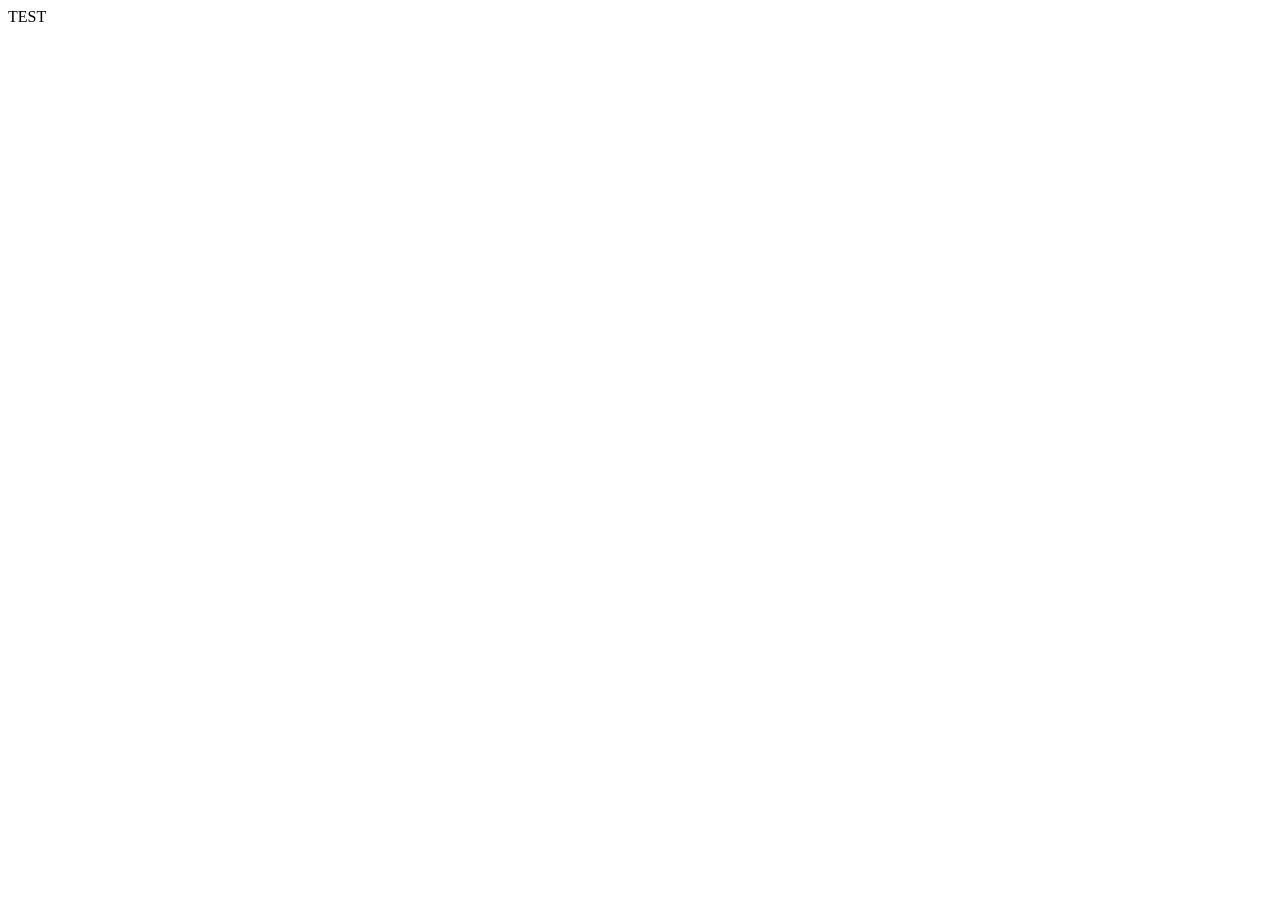
==== templates/index.html @ a4d01592 "Test branch" ====
<!DOCTYPE html>
<html lang="en">
<head>
    <meta charset="UTF-8">
    <meta name="viewport" content="width=device-width, initial-scale=1.0">
    <title>Document</title>
</head>
<body>
    TEST
</body>
</html>
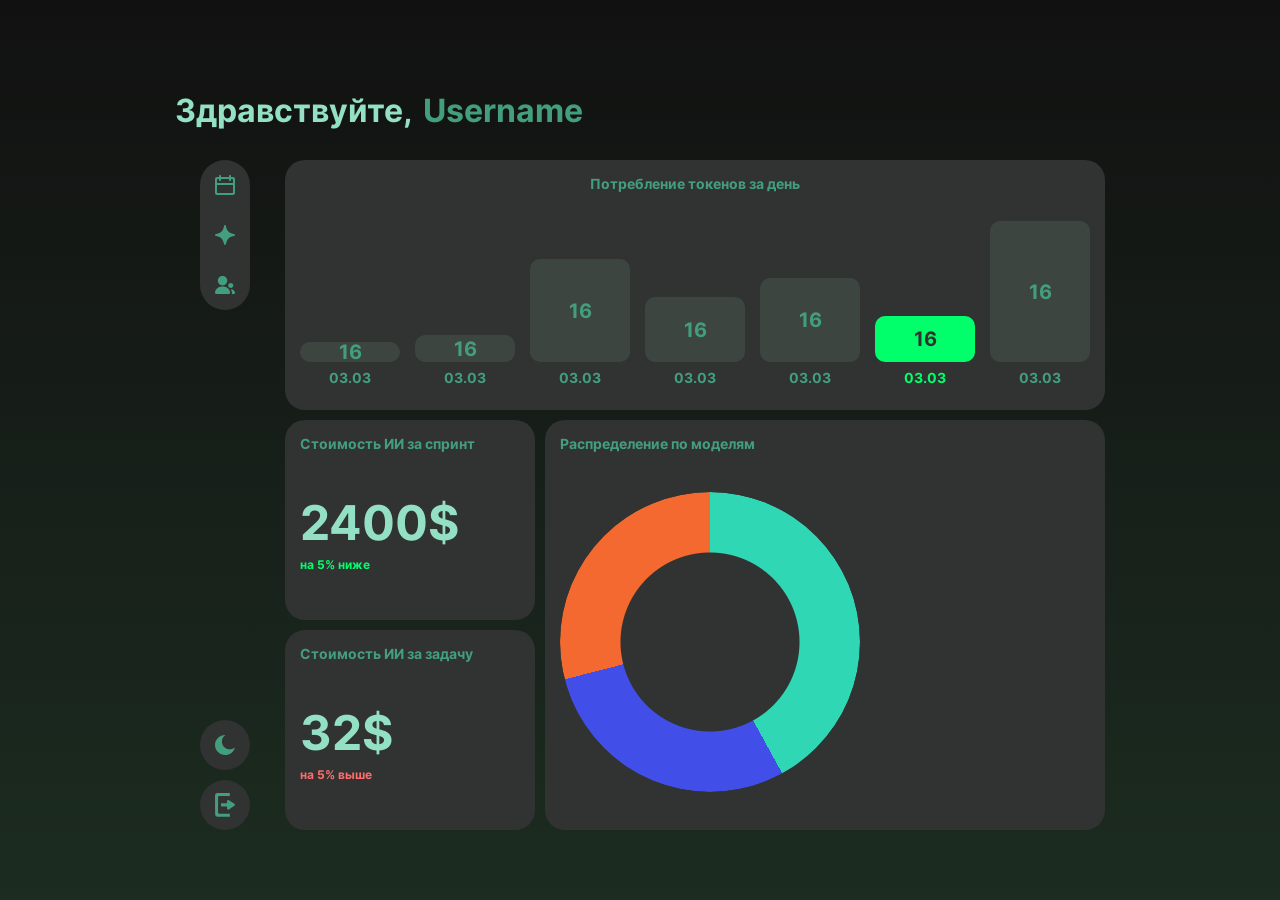
==== commit 5a719612: "Core layout, main and AI pages almost complete" ====
--- a/templates/index.html
+++ b/templates/index.html
@@ -3,9 +3,151 @@
 <head>
     <meta charset="UTF-8">
     <meta name="viewport" content="width=device-width, initial-scale=1.0">
-    <title>Document</title>
+    <title>Главная</title>
+    <link rel="stylesheet" href="/static/assets/css/main.css">
+    <link rel="stylesheet" href="/static/assets/css/index-layout.css">
+    <link rel="stylesheet" href="/static/assets/css/index-elements.css">
+    <script>
+        document.documentElement.dataset.theme = 'dark';
+    </script>
 </head>
 <body>
-    TEST
+    <div id="grid-main">
+        <div id="block-header">
+            <div style="color: var(--text-dark)">Здравствуйте, </div>
+            <div style="color: var(--text-light)">Username</div>
+        </div>
+        <div id="block-sidebar">
+            <div id="sidebar-tabs">
+                <div class="sidebar-icon" id="sidebar-tab-main"></div>
+                <div class="sidebar-icon" id="sidebar-tab-ai"></div>
+                <div class="sidebar-icon" id="sidebar-tab-team"></div>
+            </div>
+            <div id="sidebar-extra">
+                <div class="sidebar-icon" id="sidebar-theme"></div>
+                <div class="sidebar-icon" id="sidebar-logout"></div>
+            </div>
+        </div>
+        <div id="grid-tasks">
+            <div class="grid-block" id="block-velocity">
+                <div class="block-title center">Выполненные задачи за спринт</div>
+                <div class="chart">
+                    <div class="chart-block">
+                        <div class="chart-block-line">16</div>
+                        <div class="chart-block-date">03.03</div>
+                    </div>
+                    <div class="chart-block" style="--tasks: 30">
+                        <div class="chart-block-line">16</div>
+                        <div class="chart-block-date">03.03</div>
+                    </div>
+                    <div class="chart-block" style="--tasks: 70">
+                        <div class="chart-block-line">16</div>
+                        <div class="chart-block-date">03.03</div>
+                    </div>
+                    <div class="chart-block" style="--tasks: 50">
+                        <div class="chart-block-line">16</div>
+                        <div class="chart-block-date">03.03</div>
+                    </div>
+                    <div class="chart-block" style="--tasks: 60">
+                        <div class="chart-block-line">16</div>
+                        <div class="chart-block-date">03.03</div>
+                    </div>
+                    <div class="chart-block selected" style="--tasks: 40">
+                        <div class="chart-block-line">16</div>
+                        <div class="chart-block-date">03.03</div>
+                    </div>
+                    <div class="chart-block" style="--tasks: 90">
+                        <div class="chart-block-line">16</div>
+                        <div class="chart-block-date">03.03</div>
+                    </div>
+                </div>
+            </div> 
+            <div class="grid-block" id="block-rebugrate">
+                <div class="block-title">Процент вернувшихся багов</div>
+                <div id="rebugrate-numbers">
+                <div id="rebugrate-number-left">15%</div>
+                <div id="rebugrate-number-middle">35 из 235</div>
+                <div id="rebugrate-number-right">85%</div>
+            </div>
+            <div id="rebugrate-bar">
+                <div id="rebugrate-bar-left"></div>
+                <div id="rebugrate-bar-right"></div>
+            </div>
+            </div>
+            <div class="grid-block" id="block-releaserate">
+                <div class="block-bg"></div>
+                <div class="block-title">Частота релизов</div>
+                <div class="block-number">12</div>
+                <div class="block-subtitle">в среднем за спринт</div>
+            </div>
+            <div class="grid-block" id="block-bugrate">
+                <div class="block-bg"></div>
+                <div class="block-title">Частота багов</div>
+                <div class="block-number">42</div>
+                <div class="block-subtitle">в среднем за спринт</div>
+            </div>
+            <div class="grid-block" id="block-taskrate">
+                <div class="block-title center">Процент закрытых задач</div>
+                <div id="taskrate-chart">
+                    <div id="chart-bg"></div>
+                    <div id="chart-circle"></div>
+                    <div id="chart-number">67%</div>
+                </div>
+            </div>
+        </div>
+        <div id="grid-ai" class="selected">
+            <div class="grid-block" id="block-tokens">
+                <div class="block-title center">Потребление токенов за день</div>
+                <div class="chart">
+                    <div class="chart-block">
+                        <div class="chart-block-line">16</div>
+                        <div class="chart-block-date">03.03</div>
+                    </div>
+                    <div class="chart-block" style="--tasks: 30">
+                        <div class="chart-block-line">16</div>
+                        <div class="chart-block-date">03.03</div>
+                    </div>
+                    <div class="chart-block" style="--tasks: 70">
+                        <div class="chart-block-line">16</div>
+                        <div class="chart-block-date">03.03</div>
+                    </div>
+                    <div class="chart-block" style="--tasks: 50">
+                        <div class="chart-block-line">16</div>
+                        <div class="chart-block-date">03.03</div>
+                    </div>
+                    <div class="chart-block" style="--tasks: 60">
+                        <div class="chart-block-line">16</div>
+                        <div class="chart-block-date">03.03</div>
+                    </div>
+                    <div class="chart-block selected" style="--tasks: 40">
+                        <div class="chart-block-line">16</div>
+                        <div class="chart-block-date">03.03</div>
+                    </div>
+                    <div class="chart-block" style="--tasks: 90">
+                        <div class="chart-block-line">16</div>
+                        <div class="chart-block-date">03.03</div>
+                    </div>
+                </div>
+            </div>
+            <div class="grid-block" id="block-cost-per-sprint">
+                <div class="block-title">Стоимость ИИ за спринт</div>
+                <div class="block-number">2400$</div>
+                <div class="block-subtitle green ">на 5% ниже</div>
+            </div>
+            <div class="grid-block" id="block-cost-per-task">
+                <div class="block-title">Стоимость ИИ за задачу</div>
+                <div class="block-number">32$</div>
+                <div class="block-subtitle red">на 5% выше</div>
+            </div>
+            <div class="grid-block" id="block-tokens-per-model">
+                <div class="block-title">Распределение по моделям</div>
+                <div id="tokens-per-model-chart">
+                    <div id="chart-pie"></div>
+                    <div id="chart-legend">
+                    </div>
+                </div>
+            </div>
+        </div>
+    </div>
 </body>
 </html>
--- a/static/assets/css/main.css
+++ b/static/assets/css/main.css
@@ -0,0 +1,63 @@
+@font-face {
+    font-family: 'Inter';
+    src: url('/static/assets/fonts/Inter-Regular.otf');
+    font-weight: normal;
+}
+@font-face {
+    font-family: 'Inter';
+    src: url('/static/assets/fonts/Inter-Bold.otf');
+    font-weight: bold;
+}
+
+:root {
+    --bg-top: #F5F5F5;
+    --bg-bottom: #D3FBDE;
+    --main: #FAFFFC;
+    --additional-000: #D8E6DF;
+    --additional-100: #E8F5EF;
+    --additional-200: #D3FFE9;
+    --text-light: #2B6651;
+    --text-dark: #15382C;
+    --accent-000: #00EF64;
+    --accent-100: #00D559;
+    --accent-200: #00B94D;
+    --red-000: #FF6C6C;
+    --extra-0: #FF773D;
+    --extra-1: #505EFF;
+    --extra-2: #39F3CD;
+}
+
+[data-theme="dark"] {
+    --bg-top: #111111;
+    --bg-bottom: #1C2C20;
+    --main: #313232;
+    --additional-000: #3D4541;
+    --additional-100: #4E5752;
+    --additional-200: #606D67;
+    --text-light: #439E7E;
+    --text-dark: #93E0C5;
+    --accent-000: #00FF6A;
+    --accent-100: #00D559;
+    --accent-200: #00B74C;
+    --red-000: #FF6C6C;
+    --extra-0: #F3692F;
+    --extra-1: #414FE8;
+    --extra-2: #2FD7B5;
+}
+
+* {
+    font-family: 'Inter';
+    font-weight: bold;
+    box-sizing: border-box;
+    user-select: none;
+}
+
+body {
+    padding: 0;
+    margin: 0;
+    min-height: 100vh;
+    display: flex;
+    align-items: center;
+    justify-content: center;
+    background: linear-gradient(var(--bg-top), var(--bg-bottom));
+}
--- a/static/assets/css/index-layout.css
+++ b/static/assets/css/index-layout.css
@@ -0,0 +1,76 @@
+#grid-main {
+    display: grid;
+    grid-template-columns: 100px 820px;
+    grid-template-rows: 80px 670px;
+    gap: 10px;
+}
+#grid-tasks {
+    grid-column: 2;
+    grid-row: 2;
+    display: none;
+    grid-template-columns: 200px 200px 400px;
+    grid-template-rows: 250px 200px 200px;
+    gap: 10px;
+    &.selected {
+        display: grid;
+    }
+}
+#grid-ai {
+    grid-column: 2;
+    grid-row: 2;
+    display: none;
+    grid-template-columns: 250px 560px;
+    grid-template-rows: 250px 200px 200px;
+    gap: 10px;
+    &.selected {
+        display: grid;
+    }
+}
+#grid-team {
+    grid-column: 2;
+    grid-row: 2;
+    display: none;
+    grid-template-columns: repeat(2, 400px);
+    grid-auto-rows: 200px;
+    gap: 10px;
+    &.selected {
+        display: grid;
+    }
+}
+#block-header {
+    grid-column: 1 / 3;
+    grid-row: 1;
+}
+#block-sidebar {
+    grid-column: 1;
+    grid-row: 2;
+}
+#block-velocity {
+    grid-column: 1 / 4;
+    grid-row: 1;
+}
+#block-rebugrate {
+    grid-column: 1 / 3;
+    grid-row: 2;
+}
+#block-releaserate {
+    grid-column: 1;
+    grid-row: 3;
+}
+#block-bugrate {
+    grid-column: 2;
+    grid-row: 3;
+}
+#block-taskrate {
+    grid-column: 3;
+    grid-row: 2 / 4;
+}
+
+#block-tokens {
+    grid-column: 1 / 3;
+    grid-row: 1;
+}
+#block-tokens-per-model {
+    grid-column: 2;
+    grid-row: 2 / 4;
+}
--- a/static/assets/css/index-elements.css
+++ b/static/assets/css/index-elements.css
@@ -0,0 +1,322 @@
+#block-header {
+    display: flex;
+    align-items: center;
+    font-size: 32px;
+    gap: 10px;
+}
+
+#block-sidebar {
+    display: flex;
+    flex-direction: column;
+    justify-content: space-between;
+    align-items: center;
+}
+#sidebar-tabs, #sidebar-theme, #sidebar-logout {
+    width: 50px;
+    display: flex;
+    flex-direction: column;
+    background-color: var(--main);
+    border-radius: 25px;
+}
+#sidebar-extra {
+    display: flex;
+    flex-direction: column;
+    gap: 10px;
+}
+#sidebar-tabs {
+    height: 150px;
+}
+.sidebar-icon {
+    width: 50px;
+    height: 50px;
+    background-size: 40%;
+    background-position: center;
+    background-repeat: no-repeat;
+    cursor: pointer;
+}
+#sidebar-tab-main {
+    background-image: url('/static/assets/images/calendar-light.svg');
+    &:hover {
+        background-image: url('/static/assets/images/calendar-dark.svg');
+    }
+}
+#sidebar-tab-ai {
+    background-image: url('/static/assets/images/ai-light.svg');
+    &:hover {
+        background-image: url('/static/assets/images/ai-dark.svg');
+    }
+}
+#sidebar-tab-team {
+    background-image: url('/static/assets/images/team-light.svg');
+    &:hover {
+        background-image: url('/static/assets/images/team-dark.svg');
+    }
+}
+
+#sidebar-theme {
+    background-image: url('/static/assets/images/mode-light.svg');
+}
+#sidebar-logout {
+    background-image: url('/static/assets/images/logout-light.svg');
+    background-size: 35%;
+    &:hover {
+        background-image: url('/static/assets/images/logout-dark.svg');
+    }
+}
+[data-theme="dark"] {
+    #sidebar-tab-main {
+    background-image: url('/static/assets/images/calendar-dark.svg');
+        &:hover {
+            background-image: url('/static/assets/images/calendar-light.svg');
+        }
+    }
+    #sidebar-tab-ai {
+        background-image: url('/static/assets/images/ai-dark.svg');
+        &:hover {
+            background-image: url('/static/assets/images/ai-light.svg');
+        }
+    }
+    #sidebar-tab-team {
+        background-image: url('/static/assets/images/team-dark.svg');
+        &:hover {
+            background-image: url('/static/assets/images/team-light.svg');
+        }
+    }
+
+    #sidebar-theme {
+        background-image: url('/static/assets/images/mode-dark.svg');
+    }
+    #sidebar-logout {
+        background-image: url('/static/assets/images/logout-dark.svg');
+        background-size: 40%;
+        &:hover {
+            background-image: url('/static/assets/images/logout-light.svg');
+        }
+    }
+}
+
+
+.grid-block {
+    position: relative;
+    overflow: hidden;
+    background-color: var(--main);
+    border-radius: 20px;
+    display: flex;
+    flex-direction: column;
+    padding: 15px;
+    > * {
+        width: 100%;
+    }
+}
+.block-title {
+    color: var(--text-light);
+    font-size: 14px;
+    &.center{
+        text-align: center;
+    }
+}
+
+#taskrate-chart {
+    position: relative;
+    width: 300px;
+    margin: 30px auto;
+    aspect-ratio: 1 / 1;
+}
+#chart-bg {
+    position: absolute;
+    top: 20px;
+    left: 20px;
+    height: calc(100% - 40px);
+    width: calc(100% - 40px);
+    background-color: var(--additional-000);
+    border-radius: 50%;
+    mask-image: radial-gradient(transparent 119px, black 120px);
+}
+#chart-circle {
+    position: absolute;
+    top: 20px;
+    left: 20px;
+    height: calc(100% - 40px);
+    width: calc(100% - 40px);
+    background: conic-gradient(
+        var(--accent-000) calc(var(--taskrate, 67) * 1%), 
+        transparent calc(var(--taskrate, 67) * 1%));
+    border-radius: 50%;
+    mask-image: radial-gradient(transparent 109px, black 110px);
+}
+#chart-number {
+    display: flex;
+    justify-content: center;
+    align-items: center;
+    width: 100%;
+    height: 100%;
+    color: var(--text-dark);
+    font-size: 48px;
+}
+
+.block-number {
+    height: 100px;
+    display: flex;
+    align-items: end;
+    color: var(--text-dark);
+    font-size: 48px;
+}
+.block-subtitle {
+    margin: 5px 0;
+    color: var(--text-light);
+    font-size: 12px;
+    &.green {
+        color: var(--accent-000);
+    }
+    &.red {
+        color: var(--red-000);
+    }
+}
+
+#rebugrate-numbers {
+    height: 120px;
+    display: flex;
+    align-items: end;
+    > * {
+        height: 40px;
+        display: flex;
+        align-items: center;
+    }
+}
+#rebugrate-number-left {
+    width: 70px;
+    font-size: 24px;
+    color: var(--red-000);
+}
+#rebugrate-number-middle {
+    width: calc(100% - 140px);
+    justify-content: center;
+    font-size: 12px;
+    color: var(--text-light);
+}
+#rebugrate-number-right {
+    width: 70px;
+    font-size: 24px;
+    justify-content: end;
+    color: var(--text-dark);
+}
+
+#rebugrate-bar {
+    margin-top: 5px;
+    display: flex;
+    height: 10px;
+    border-radius: 5px;
+    overflow: hidden;
+}
+#rebugrate-bar-left {
+    height: 100%;
+    background-color: var(--red-000);
+    width: calc(var(--rebugrate, 15) * 1%);
+}
+#rebugrate-bar-right {
+    height: 100%;
+    background-color: var(--additional-000);
+    width: calc((100 - var(--rebugrate, 15)) * 1%);
+}
+
+.chart {
+    margin-top: 10px;
+    height: calc(100% - 30px);
+    display: flex;
+    gap: 15px;
+}
+.chart-block {
+    width: 100px;
+    height: 100%;
+    display: flex;
+    flex-direction: column;
+    justify-content: end;
+    cursor: pointer;
+}
+.chart-block-line {
+    background-color: var(--additional-000);
+    border-radius: 10px;
+    height: calc(var(--tasks, 0) * 1% - 30px);
+    min-height: 20px;
+    display: flex;
+    align-items: center;
+    justify-content: center;
+    color: var(--text-light);
+    font-size: 20px;
+}
+.chart-block-date {
+    height: 30px;
+    font-size: 14px;
+    display: flex;
+    align-items: center;
+    justify-content: center;
+    color: var(--text-light);
+}
+.chart-block:hover .chart-block-line {
+    background-color: var(--additional-100);
+}
+.chart-block:active .chart-block-line {
+    background-color: var(--additional-200);
+}
+
+.chart-block.selected {
+    .chart-block-line {
+        background-color: var(--accent-000);
+        color: var(--main);
+    }
+    .chart-block-date {
+        color: var(--accent-000);
+    }
+}
+.chart-block.selected:hover .chart-block-line {
+    background-color: var(--accent-100);
+}
+.chart-block.selected:active .chart-block-line {
+    background-color: var(--accent-200);
+}
+
+.block-bg {
+    position: absolute;
+    top: 0;
+    left: 0;
+    width: 100%;
+    height: 100%;
+    background-color: var(--additional-000);
+    mask-repeat: no-repeat;
+}
+#block-releaserate *:not(.block-bg), #block-bugrate *:not(.block-bg) {
+    z-index: 1;
+}
+#block-releaserate .block-bg {
+    mask-image: url('/static/assets/images/rocket.svg');
+    mask-size: 100px;
+    mask-position: 110px 30px;
+}
+#block-bugrate .block-bg {
+    mask-image: url('/static/assets/images/bug.svg');
+    mask-size: 160px;
+    mask-position: 80px 40px;
+}
+
+#tokens-per-model-chart {
+    display: flex;
+    height: 300px;
+    margin-top: 40px;
+    gap: 10px;
+}
+#chart-pie {
+    height: 300px;
+    width: 300px;
+    background: conic-gradient(
+        var(--extra-2) calc(var(--chart-0, 42) * 1%), 
+        var(--extra-1) calc(var(--chart-0, 42) * 1%),
+        var(--extra-1) calc((var(--chart-0, 42) + var(--chart-1, 29)) * 1%),
+        var(--extra-0) calc((var(--chart-0, 42) + var(--chart-1, 29)) * 1%));
+    border-radius: 50%;
+    mask-image: radial-gradient(transparent 89px, black 90px);
+}
+#chart-legend {
+    display: flex;
+    flex-direction: column;
+    gap: 10px;
+}
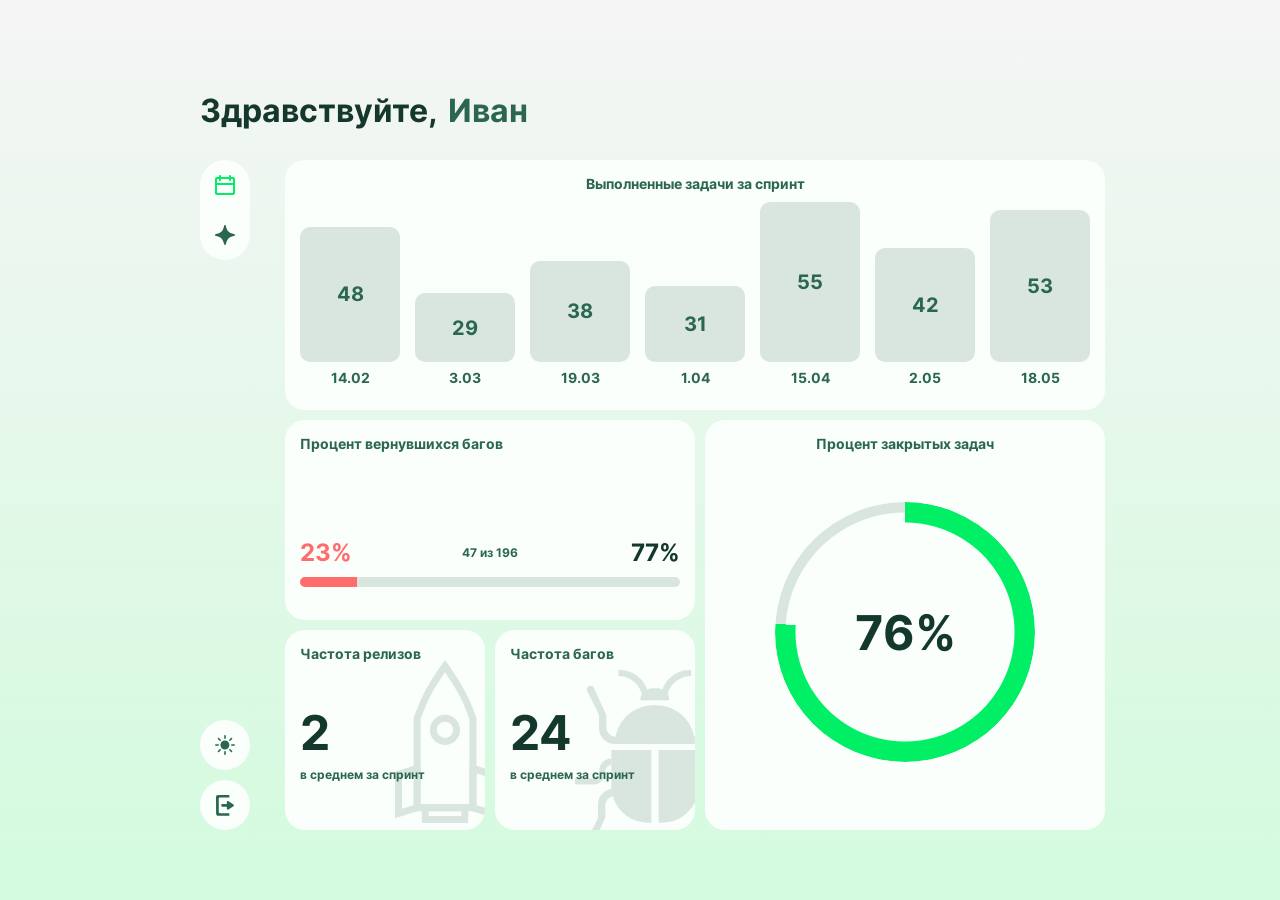
==== commit b620aecb: "All frontend done. Needs mobile adaptivity" ====
--- a/templates/index.html
+++ b/templates/index.html
@@ -7,21 +7,20 @@
     <link rel="stylesheet" href="/static/assets/css/main.css">
     <link rel="stylesheet" href="/static/assets/css/index-layout.css">
     <link rel="stylesheet" href="/static/assets/css/index-elements.css">
-    <script>
-        document.documentElement.dataset.theme = 'dark';
-    </script>
+    <script src="/static/assets/js/theme.js" defer></script>
+    <script src="/static/assets/js/data.js" defer></script>
+    <script src="/static/assets/js/ui.js" defer></script>
 </head>
 <body>
     <div id="grid-main">
         <div id="block-header">
             <div style="color: var(--text-dark)">Здравствуйте, </div>
-            <div style="color: var(--text-light)">Username</div>
+            <div id="username" style="color: var(--text-light)">Username</div>
         </div>
         <div id="block-sidebar">
             <div id="sidebar-tabs">
                 <div class="sidebar-icon" id="sidebar-tab-main"></div>
                 <div class="sidebar-icon" id="sidebar-tab-ai"></div>
-                <div class="sidebar-icon" id="sidebar-tab-team"></div>
             </div>
             <div id="sidebar-extra">
                 <div class="sidebar-icon" id="sidebar-theme"></div>
@@ -31,43 +30,14 @@
         <div id="grid-tasks">
             <div class="grid-block" id="block-velocity">
                 <div class="block-title center">Выполненные задачи за спринт</div>
-                <div class="chart">
-                    <div class="chart-block">
-                        <div class="chart-block-line">16</div>
-                        <div class="chart-block-date">03.03</div>
-                    </div>
-                    <div class="chart-block" style="--tasks: 30">
-                        <div class="chart-block-line">16</div>
-                        <div class="chart-block-date">03.03</div>
-                    </div>
-                    <div class="chart-block" style="--tasks: 70">
-                        <div class="chart-block-line">16</div>
-                        <div class="chart-block-date">03.03</div>
-                    </div>
-                    <div class="chart-block" style="--tasks: 50">
-                        <div class="chart-block-line">16</div>
-                        <div class="chart-block-date">03.03</div>
-                    </div>
-                    <div class="chart-block" style="--tasks: 60">
-                        <div class="chart-block-line">16</div>
-                        <div class="chart-block-date">03.03</div>
-                    </div>
-                    <div class="chart-block selected" style="--tasks: 40">
-                        <div class="chart-block-line">16</div>
-                        <div class="chart-block-date">03.03</div>
-                    </div>
-                    <div class="chart-block" style="--tasks: 90">
-                        <div class="chart-block-line">16</div>
-                        <div class="chart-block-date">03.03</div>
-                    </div>
-                </div>
+                <div class="chart"></div>
             </div> 
             <div class="grid-block" id="block-rebugrate">
                 <div class="block-title">Процент вернувшихся багов</div>
                 <div id="rebugrate-numbers">
-                <div id="rebugrate-number-left">15%</div>
-                <div id="rebugrate-number-middle">35 из 235</div>
-                <div id="rebugrate-number-right">85%</div>
+                <div id="rebugrate-number-left"></div>
+                <div id="rebugrate-number-middle"></div>
+                <div id="rebugrate-number-right"></div>
             </div>
             <div id="rebugrate-bar">
                 <div id="rebugrate-bar-left"></div>
@@ -77,13 +47,13 @@
             <div class="grid-block" id="block-releaserate">
                 <div class="block-bg"></div>
                 <div class="block-title">Частота релизов</div>
-                <div class="block-number">12</div>
+                <div class="block-number" id="releaserate-number">12</div>
                 <div class="block-subtitle">в среднем за спринт</div>
             </div>
             <div class="grid-block" id="block-bugrate">
                 <div class="block-bg"></div>
                 <div class="block-title">Частота багов</div>
-                <div class="block-number">42</div>
+                <div class="block-number" id="bugrate-number">42</div>
                 <div class="block-subtitle">в среднем за спринт</div>
             </div>
             <div class="grid-block" id="block-taskrate">
@@ -91,59 +61,52 @@
                 <div id="taskrate-chart">
                     <div id="chart-bg"></div>
                     <div id="chart-circle"></div>
-                    <div id="chart-number">67%</div>
+                    <div id="chart-number"></div>
                 </div>
             </div>
         </div>
-        <div id="grid-ai" class="selected">
+        <div id="grid-ai">
             <div class="grid-block" id="block-tokens">
                 <div class="block-title center">Потребление токенов за день</div>
-                <div class="chart">
-                    <div class="chart-block">
-                        <div class="chart-block-line">16</div>
-                        <div class="chart-block-date">03.03</div>
-                    </div>
-                    <div class="chart-block" style="--tasks: 30">
-                        <div class="chart-block-line">16</div>
-                        <div class="chart-block-date">03.03</div>
-                    </div>
-                    <div class="chart-block" style="--tasks: 70">
-                        <div class="chart-block-line">16</div>
-                        <div class="chart-block-date">03.03</div>
-                    </div>
-                    <div class="chart-block" style="--tasks: 50">
-                        <div class="chart-block-line">16</div>
-                        <div class="chart-block-date">03.03</div>
-                    </div>
-                    <div class="chart-block" style="--tasks: 60">
-                        <div class="chart-block-line">16</div>
-                        <div class="chart-block-date">03.03</div>
-                    </div>
-                    <div class="chart-block selected" style="--tasks: 40">
-                        <div class="chart-block-line">16</div>
-                        <div class="chart-block-date">03.03</div>
-                    </div>
-                    <div class="chart-block" style="--tasks: 90">
-                        <div class="chart-block-line">16</div>
-                        <div class="chart-block-date">03.03</div>
-                    </div>
-                </div>
+                <div class="chart"></div>
             </div>
             <div class="grid-block" id="block-cost-per-sprint">
                 <div class="block-title">Стоимость ИИ за спринт</div>
-                <div class="block-number">2400$</div>
-                <div class="block-subtitle green ">на 5% ниже</div>
+                <div class="block-number" id="cost-per-sprint-number"></div>
+                <div class="block-subtitle"></div>
             </div>
             <div class="grid-block" id="block-cost-per-task">
                 <div class="block-title">Стоимость ИИ за задачу</div>
-                <div class="block-number">32$</div>
-                <div class="block-subtitle red">на 5% выше</div>
+                <div class="block-number" id="cost-per-task-number">$</div>
+                <div class="block-subtitle"></div>
             </div>
             <div class="grid-block" id="block-tokens-per-model">
                 <div class="block-title">Распределение по моделям</div>
                 <div id="tokens-per-model-chart">
                     <div id="chart-pie"></div>
-                    <div id="chart-legend">
+                    <div id="chart-stats">
+                        <div id="chart-toggler">
+                            <div id="chart-toggler-bg"></div>
+                            <div id="chart-toggler-tokens" class="selected">Токены</div>
+                            <div id="chart-toggler-cost">Стоимость</div>
+                        </div>
+                        <div id="chart-models">
+                            <div class="chart-model">
+                                <div class="model-percentage"></div>
+                                <div class="model-name"></div>
+                                <div class="model-number"></div>
+                            </div>
+                            <div class="chart-model">
+                                <div class="model-percentage"></div>
+                                <div class="model-name"></div>
+                                <div class="model-number"></div>
+                            </div>
+                            <div class="chart-model">
+                                <div class="model-percentage"></div>
+                                <div class="model-name"></div>
+                                <div class="model-number"></div>
+                            </div>
+                        </div>
                     </div>
                 </div>
             </div>
--- a/static/assets/css/main.css
+++ b/static/assets/css/main.css
@@ -40,9 +40,9 @@
     --accent-100: #00D559;
     --accent-200: #00B74C;
     --red-000: #FF6C6C;
-    --extra-0: #F3692F;
+    --extra-0: #2FD7B5;
+    --extra-2: #F3692F;
     --extra-1: #414FE8;
-    --extra-2: #2FD7B5;
 }
 
 * {
--- a/static/assets/css/index-elements.css
+++ b/static/assets/css/index-elements.css
@@ -3,6 +3,7 @@
     align-items: center;
     font-size: 32px;
     gap: 10px;
+    padding-left: 25px;
 }
 
 #block-sidebar {
@@ -24,7 +25,7 @@
     gap: 10px;
 }
 #sidebar-tabs {
-    height: 150px;
+    height: 100px;
 }
 .sidebar-icon {
     width: 50px;
@@ -39,11 +40,17 @@
     &:hover {
         background-image: url('/static/assets/images/calendar-dark.svg');
     }
+    &.selected {
+        background-image: url('/static/assets/images/calendar-selected.svg');
+    }
 }
 #sidebar-tab-ai {
     background-image: url('/static/assets/images/ai-light.svg');
     &:hover {
         background-image: url('/static/assets/images/ai-dark.svg');
+    }
+    &.selected {
+        background-image: url('/static/assets/images/ai-selected.svg');
     }
 }
 #sidebar-tab-team {
@@ -69,11 +76,17 @@
         &:hover {
             background-image: url('/static/assets/images/calendar-light.svg');
         }
+        &.selected {
+            background-image: url('/static/assets/images/calendar-selected.svg');
+        }
     }
     #sidebar-tab-ai {
         background-image: url('/static/assets/images/ai-dark.svg');
         &:hover {
             background-image: url('/static/assets/images/ai-light.svg');
+        }
+        &.selected {
+            background-image: url('/static/assets/images/ai-selected.svg');
         }
     }
     #sidebar-tab-team {
@@ -224,6 +237,8 @@
     height: calc(100% - 30px);
     display: flex;
     gap: 15px;
+    justify-content: end;
+    flex-wrap: wrap;
 }
 .chart-block {
     width: 100px;
@@ -237,12 +252,24 @@
     background-color: var(--additional-000);
     border-radius: 10px;
     height: calc(var(--tasks, 0) * 1% - 30px);
-    min-height: 20px;
-    display: flex;
+    min-height: min-content;
+    display: flex;
+    flex-direction: column;
+    gap: 5px;
+    padding: 5px 0;
     align-items: center;
     justify-content: center;
     color: var(--text-light);
     font-size: 20px;
+    .number-small {
+        font-size: 10px;
+        &.green {
+            color: var(--accent-200);
+        }
+        &.red {
+            color: var(--red-000);
+        }
+    }
 }
 .chart-block-date {
     height: 30px;
@@ -263,6 +290,9 @@
     .chart-block-line {
         background-color: var(--accent-000);
         color: var(--main);
+        .number-small {
+            color: var(--main);
+        }
     }
     .chart-block-date {
         color: var(--accent-000);
@@ -308,15 +338,96 @@
     height: 300px;
     width: 300px;
     background: conic-gradient(
-        var(--extra-2) calc(var(--chart-0, 42) * 1%), 
+        var(--extra-0) calc(var(--chart-0, 42) * 1%), 
         var(--extra-1) calc(var(--chart-0, 42) * 1%),
         var(--extra-1) calc((var(--chart-0, 42) + var(--chart-1, 29)) * 1%),
-        var(--extra-0) calc((var(--chart-0, 42) + var(--chart-1, 29)) * 1%));
+        var(--extra-2) calc((var(--chart-0, 42) + var(--chart-1, 29)) * 1%));
     border-radius: 50%;
     mask-image: radial-gradient(transparent 89px, black 90px);
 }
-#chart-legend {
-    display: flex;
-    flex-direction: column;
-    gap: 10px;
+#chart-stats {
+    display: flex;
+    flex-direction: column;
+    gap: 20px;
+}
+#chart-toggler {
+    position: relative;
+    background-color: var(--additional-000);
+    height: 35px;
+    width: 220px;
+    display: flex;
+    border-radius: 10px;
+    cursor: pointer;
+    &:hover {
+        background-color: var(--additional-100);
+    }
+}
+#chart-toggler-tokens, #chart-toggler-cost {
+    z-index: 1;
+    height: 100%;
+    width: 100%;
+    display: flex;
+    justify-content: center;
+    align-items: center;
+    font-size: 14px;
+    color: var(--text-light);
+    &.selected {
+        color: var(--main);
+    }
+}
+#chart-toggler-bg {
+    background-color: var(--accent-000);
+    height: 100%;
+    width: 50%;
+    border-radius: 10px;
+    position: absolute;
+    top: 0;
+    right: 50%;
+    transition: all ease-in-out 0.1s;
+    &.right {
+        right: 0;
+    }
+}
+#chart-models {
+    display: flex;
+    flex-direction: column;
+    gap: 5px;
+}
+.chart-model {
+    display: flex;
+    gap: 5px;
+    height: 30px;
+    > div {
+        font-size: 14px;
+    }
+}
+.model-percentage {
+    width: 45px;
+    color: var(--main);
+    border-radius: 40px;
+    display: flex;
+    justify-content: center;
+    align-items: center;
+    &.color-0 {
+        background-color: var(--extra-0);
+    }
+    &.color-1 {
+        background-color: var(--extra-1);
+    }
+    &.color-2 {
+        background-color: var(--extra-2);
+    }
+}
+.model-name {
+    width: calc(100% - 100px);
+    display: flex;
+    align-items: center;
+    color: var(--text-light);
+}
+.model-number {
+    width: 45px;
+    display: flex;
+    align-items: center;
+    color: var(--text-dark);
+    justify-content: end;
 }
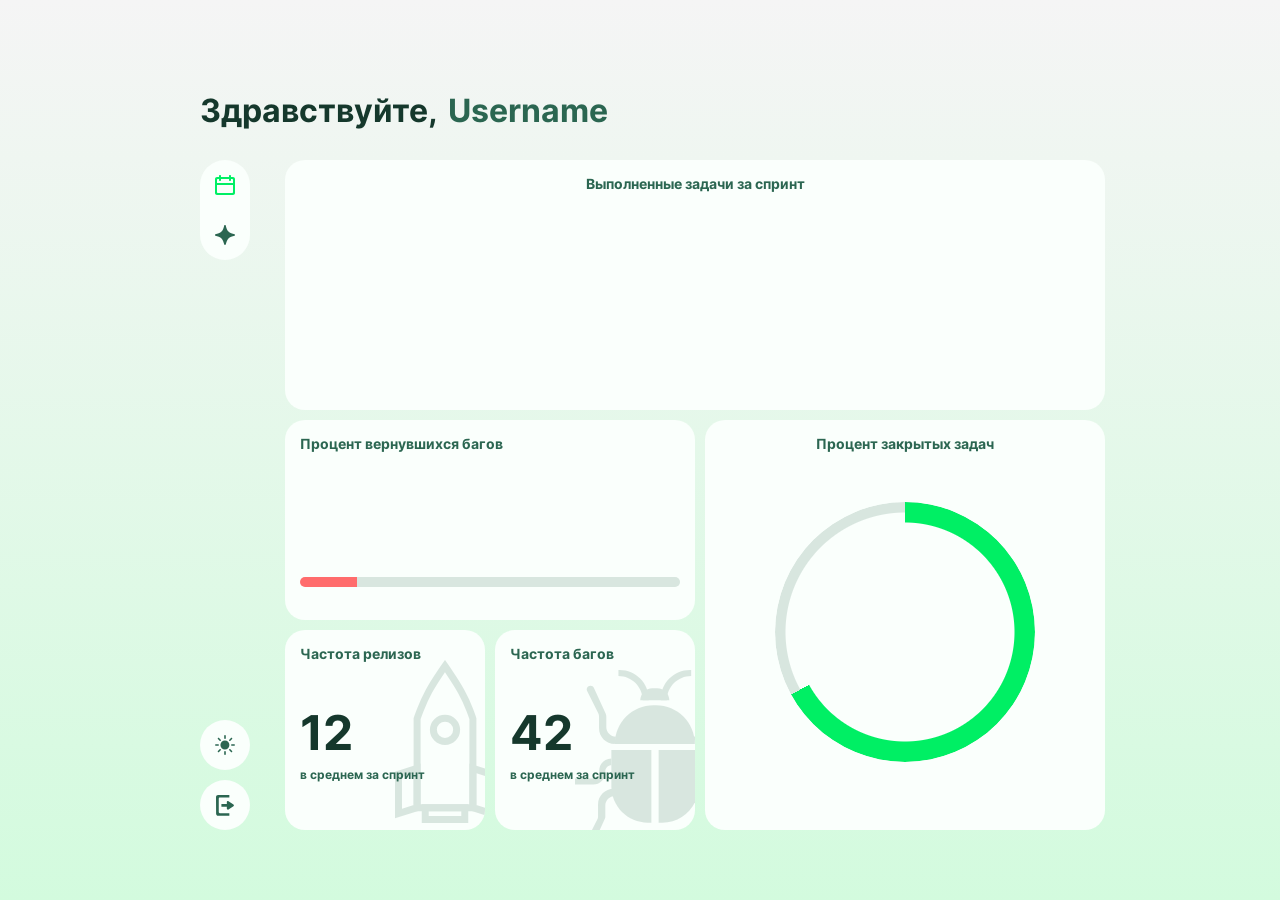
==== commit 674595f1: "working backend" ====
--- a/templates/index.html
+++ b/templates/index.html
@@ -8,7 +8,6 @@
     <link rel="stylesheet" href="/static/assets/css/index-layout.css">
     <link rel="stylesheet" href="/static/assets/css/index-elements.css">
     <script src="/static/assets/js/theme.js" defer></script>
-    <script src="/static/assets/js/data.js" defer></script>
     <script src="/static/assets/js/ui.js" defer></script>
 </head>
 <body>
--- a/static/assets/css/index-layout.css
+++ b/static/assets/css/index-layout.css
@@ -73,4 +73,23 @@
 #block-tokens-per-model {
     grid-column: 2;
     grid-row: 2 / 4;
+}
+
+@media (max-width: 1000px) {
+    #grid-main {
+        margin: 40px 0;
+        width: calc(100% - 20px);
+        display: flex;
+        flex-direction: column;
+        gap: 10px;
+    }
+    #grid-tasks, #grid-ai {
+        width: 100%;
+        display: none;
+        flex-direction: column;
+        gap: 10px;
+        &.selected {
+            display: flex;
+        }
+    }
 }
--- a/static/assets/css/index-elements.css
+++ b/static/assets/css/index-elements.css
@@ -430,4 +430,49 @@
     align-items: center;
     color: var(--text-dark);
     justify-content: end;
+}
+
+@media (max-width: 1000px) {
+    #block-header {
+        padding: 0;
+        margin-bottom: 20px;
+    }
+    #block-sidebar {
+        position: fixed;
+        bottom: 40px;
+        z-index: 100;
+        width: calc(100% - 20px);
+    }
+    #block-sidebar, #sidebar-tabs, #sidebar-extra {
+        flex-direction: row;
+    }
+    #sidebar-tabs {
+        height: 50px;
+        width: 100px;
+    }
+    #sidebar-tabs, #sidebar-extra > div {
+        box-shadow: 0 5px 10px #00000088;
+    }
+    .chart {
+        display: grid;
+        grid-template-columns: repeat(auto-fill, minmax(100px, 1fr));
+        grid-auto-rows: minmax(200px, auto);
+    }
+    #block-releaserate .block-bg {
+        mask-position: calc(100% + 30px) 10px;
+    }
+    #block-bugrate .block-bg {
+        mask-position: calc(100% + 40px) 20px;
+    }
+    #tokens-per-model-chart {
+        flex-direction: column;
+        height: auto;
+    }
+    #chart-stats {
+        order: -1;
+        margin-bottom: 10px;
+        > div {
+            width: 100%;
+        }
+    }
 }
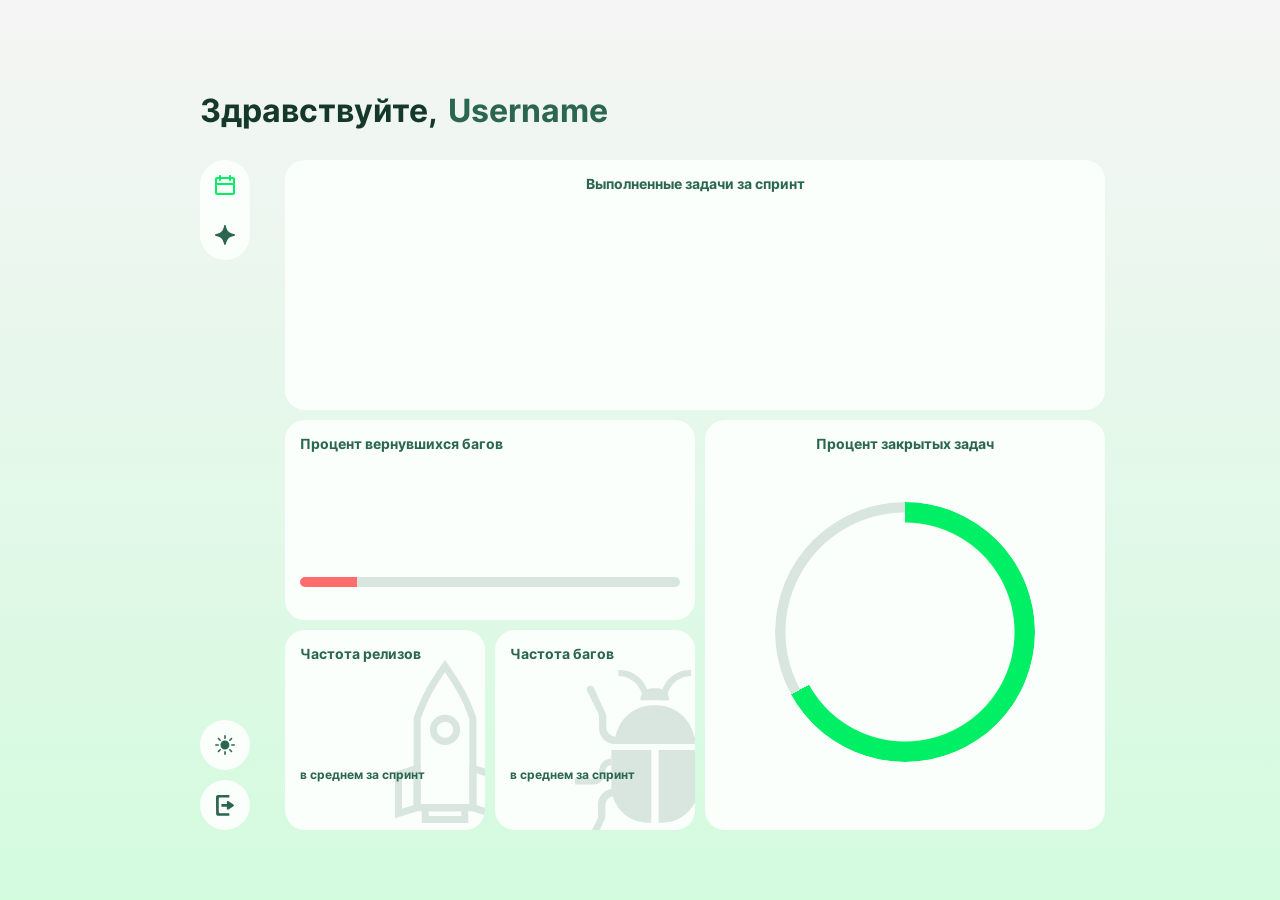
==== commit 58c6b3bb: "Various fixes" ====
--- a/templates/index.html
+++ b/templates/index.html
@@ -4,6 +4,7 @@
     <meta charset="UTF-8">
     <meta name="viewport" content="width=device-width, initial-scale=1.0">
     <title>Главная</title>
+    <link rel="icon" type="image/x-icon" href="/static/assets/images/favicon.ico?v=2">
     <link rel="stylesheet" href="/static/assets/css/main.css">
     <link rel="stylesheet" href="/static/assets/css/index-layout.css">
     <link rel="stylesheet" href="/static/assets/css/index-elements.css">
@@ -46,13 +47,13 @@
             <div class="grid-block" id="block-releaserate">
                 <div class="block-bg"></div>
                 <div class="block-title">Частота релизов</div>
-                <div class="block-number" id="releaserate-number">12</div>
+                <div class="block-number" id="releaserate-number"></div>
                 <div class="block-subtitle">в среднем за спринт</div>
             </div>
             <div class="grid-block" id="block-bugrate">
                 <div class="block-bg"></div>
                 <div class="block-title">Частота багов</div>
-                <div class="block-number" id="bugrate-number">42</div>
+                <div class="block-number" id="bugrate-number"></div>
                 <div class="block-subtitle">в среднем за спринт</div>
             </div>
             <div class="grid-block" id="block-taskrate">
@@ -76,7 +77,7 @@
             </div>
             <div class="grid-block" id="block-cost-per-task">
                 <div class="block-title">Стоимость ИИ за задачу</div>
-                <div class="block-number" id="cost-per-task-number">$</div>
+                <div class="block-number" id="cost-per-task-number"></div>
                 <div class="block-subtitle"></div>
             </div>
             <div class="grid-block" id="block-tokens-per-model">
--- a/static/assets/css/index-elements.css
+++ b/static/assets/css/index-elements.css
@@ -277,7 +277,7 @@
     display: flex;
     align-items: center;
     justify-content: center;
-    color: var(--text-light);
+    color: var(--text-dark);
 }
 .chart-block:hover .chart-block-line {
     background-color: var(--additional-100);
@@ -436,14 +436,18 @@
     #block-header {
         padding: 0;
         margin-bottom: 20px;
+        overflow: hidden;
+        flex-direction: column;
+        align-items: start;
     }
     #block-sidebar {
         position: fixed;
         bottom: 40px;
         z-index: 100;
         width: calc(100% - 20px);
-    }
-    #block-sidebar, #sidebar-tabs, #sidebar-extra {
+        flex-direction: row-reverse;
+    }
+    #sidebar-tabs, #sidebar-extra {
         flex-direction: row;
     }
     #sidebar-tabs {
@@ -475,4 +479,10 @@
             width: 100%;
         }
     }
+    #chart-toggler {
+        height: 50px;
+    }
+    .block-title {
+        margin-bottom: 10px;
+    }
 }
